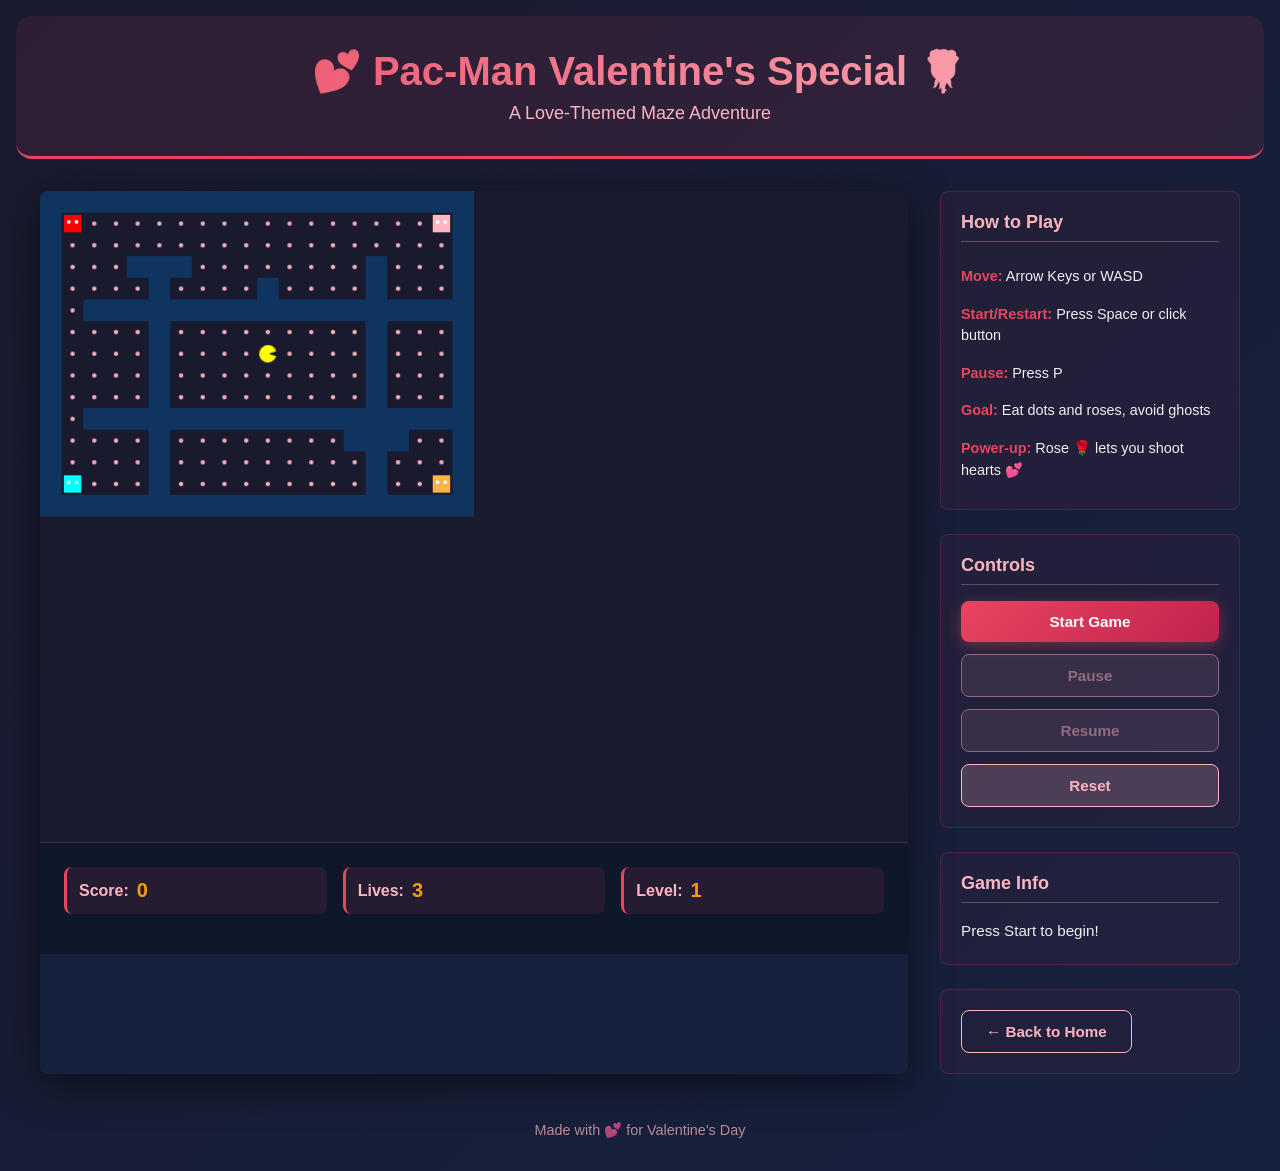
==== pacman-valentine.html @ 567ec477 "Add Pac-Man Valentine's game and arXiv papers finder" ====
<!DOCTYPE html>
<html lang="en">
<head>
  <meta charset="UTF-8">
  <meta name="viewport" content="width=device-width, initial-scale=1.0">
  <meta name="description" content="Play Pac-Man Valentine's Special - A love-themed maze game with power-ups">
  <title>💕 Pac-Man Valentine's Special</title>
  <link rel="stylesheet" href="css/game.css">
</head>
<body>
  <header class="game-header">
    <h1>💕 Pac-Man Valentine's Special 🌹</h1>
    <p class="tagline">A Love-Themed Maze Adventure</p>
  </header>

  <main class="game-wrapper">
    <div class="game-container">
      <canvas id="gameCanvas" width="800" height="600"></canvas>
      
      <div class="game-info">
        <div class="info-row">
          <div class="score-display">
            <span class="label">Score:</span>
            <span id="score" class="value">0</span>
          </div>
          <div class="lives-display">
            <span class="label">Lives:</span>
            <span id="lives" class="value">3</span>
          </div>
          <div class="level-display">
            <span class="label">Level:</span>
            <span id="level" class="value">1</span>
          </div>
        </div>
        
        <div class="power-up-info" id="powerUpInfo" style="display: none;">
          <span class="power-up-label">🌹 Power-up Active:</span>
          <div class="power-up-bar">
            <div id="powerUpBar" class="power-up-fill"></div>
          </div>
          <span id="powerUpTime">0</span>s
        </div>
      </div>
    </div>

    <aside class="game-controls">
      <div class="controls-section">
        <h2>How to Play</h2>
        <ul class="instructions">
          <li><strong>Move:</strong> Arrow Keys or WASD</li>
          <li><strong>Start/Restart:</strong> Press Space or click button</li>
          <li><strong>Pause:</strong> Press P</li>
          <li><strong>Goal:</strong> Eat dots and roses, avoid ghosts</li>
          <li><strong>Power-up:</strong> Rose 🌹 lets you shoot hearts 💕</li>
        </ul>
      </div>

      <div class="controls-section">
        <h2>Controls</h2>
        <div class="button-group">
          <button id="startBtn" class="btn btn-primary">Start Game</button>
          <button id="pauseBtn" class="btn btn-secondary" disabled>Pause</button>
          <button id="resumeBtn" class="btn btn-secondary" disabled>Resume</button>
          <button id="resetBtn" class="btn btn-secondary">Reset</button>
        </div>
      </div>

      <div class="controls-section">
        <h2>Game Info</h2>
        <div id="gameStatus" class="game-status">
          <p>Press Start to begin!</p>
        </div>
      </div>

      <div class="controls-section">
        <a href="index.html" class="btn btn-link">← Back to Home</a>
      </div>
    </aside>
  </main>

  <footer class="game-footer">
    <p>Made with 💕 for Valentine's Day</p>
  </footer>

  <script src="js/game.js"></script>
</body>
</html>
---- css/game.css ----
* {
  margin: 0;
  padding: 0;
  box-sizing: border-box;
}

:root {
  --primary-dark: #1a1a2e;
  --secondary-dark: #16213e;
  --accent-pink: #e94560;
  --light-pink: #ffb6c1;
  --gold: #f39c12;
  --text-light: #ecf0f1;
}

html {
  font-size: 16px;
}

body {
  font-family: -apple-system, BlinkMacSystemFont, 'Segoe UI', 'Roboto', 'Oxygen', 'Ubuntu', sans-serif;
  background: linear-gradient(135deg, var(--primary-dark) 0%, var(--secondary-dark) 100%);
  color: var(--text-light);
  min-height: 100vh;
  padding: 1rem;
}

.game-header {
  text-align: center;
  margin-bottom: 2rem;
  padding: 2rem 1rem;
  background: rgba(233, 69, 96, 0.1);
  border-radius: 1rem;
  border-bottom: 3px solid var(--accent-pink);
}

.game-header h1 {
  font-size: 2.5rem;
  margin-bottom: 0.5rem;
  background: linear-gradient(to right, var(--accent-pink), var(--light-pink));
  -webkit-background-clip: text;
  -webkit-text-fill-color: transparent;
  background-clip: text;
}

.tagline {
  font-size: 1.125rem;
  color: var(--light-pink);
  font-weight: 500;
}

.game-wrapper {
  display: grid;
  grid-template-columns: 1fr 300px;
  gap: 2rem;
  max-width: 1200px;
  margin: 0 auto;
}

.game-container {
  background: var(--secondary-dark);
  border-radius: 0.5rem;
  overflow: hidden;
  box-shadow: 0 10px 40px rgba(0, 0, 0, 0.5);
}

#gameCanvas {
  display: block;
  width: 100%;
  height: auto;
  background: #1a1a2e;
}

.game-info {
  padding: 1.5rem;
  background: rgba(0, 0, 0, 0.3);
  border-top: 1px solid rgba(255, 182, 193, 0.2);
}

.info-row {
  display: grid;
  grid-template-columns: repeat(3, 1fr);
  gap: 1rem;
  margin-bottom: 1rem;
}

.score-display,
.lives-display,
.level-display {
  display: flex;
  align-items: center;
  gap: 0.5rem;
  padding: 0.75rem;
  background: rgba(233, 69, 96, 0.1);
  border-radius: 0.5rem;
  border-left: 3px solid var(--accent-pink);
}

.label {
  font-weight: 600;
  color: var(--light-pink);
}

.value {
  font-weight: bold;
  font-size: 1.25rem;
  color: var(--gold);
}

.power-up-info {
  padding: 0.75rem;
  background: rgba(243, 156, 18, 0.1);
  border-radius: 0.5rem;
  border-left: 3px solid var(--gold);
}

.power-up-label {
  display: block;
  font-weight: 600;
  color: var(--gold);
  margin-bottom: 0.5rem;
}

.power-up-bar {
  height: 8px;
  background: rgba(255, 255, 255, 0.1);
  border-radius: 4px;
  overflow: hidden;
  margin-bottom: 0.5rem;
}

.power-up-fill {
  height: 100%;
  background: linear-gradient(90deg, var(--gold), #ffed4e);
  border-radius: 4px;
  transition: width 0.1s ease-out;
}

.game-controls {
  display: flex;
  flex-direction: column;
  gap: 1.5rem;
}

.controls-section {
  background: rgba(233, 69, 96, 0.05);
  border: 1px solid rgba(233, 69, 96, 0.2);
  border-radius: 0.5rem;
  padding: 1.25rem;
}

.controls-section h2 {
  font-size: 1.125rem;
  margin-bottom: 1rem;
  color: var(--light-pink);
  border-bottom: 1px solid rgba(255, 182, 193, 0.3);
  padding-bottom: 0.5rem;
}

.instructions {
  list-style: none;
}

.instructions li {
  padding: 0.5rem 0;
  font-size: 0.9rem;
  line-height: 1.5;
}

.instructions strong {
  color: var(--accent-pink);
}

.button-group {
  display: grid;
  gap: 0.75rem;
}

.btn {
  padding: 0.75rem 1.5rem;
  border: none;
  border-radius: 0.5rem;
  font-size: 0.95rem;
  font-weight: 600;
  cursor: pointer;
  transition: all 0.3s ease;
  text-decoration: none;
  display: inline-block;
  text-align: center;
}

.btn-primary {
  background: linear-gradient(135deg, var(--accent-pink), #c0234e);
  color: white;
  box-shadow: 0 4px 15px rgba(233, 69, 96, 0.4);
}

.btn-primary:hover:not(:disabled) {
  transform: translateY(-2px);
  box-shadow: 0 6px 20px rgba(233, 69, 96, 0.6);
}

.btn-primary:disabled {
  opacity: 0.5;
  cursor: not-allowed;
}

.btn-secondary {
  background: rgba(255, 182, 193, 0.2);
  color: var(--light-pink);
  border: 1px solid var(--light-pink);
}

.btn-secondary:hover:not(:disabled) {
  background: rgba(255, 182, 193, 0.3);
}

.btn-secondary:disabled {
  opacity: 0.5;
  cursor: not-allowed;
}

.btn-link {
  background: transparent;
  color: var(--light-pink);
  border: 1px solid var(--light-pink);
  text-decoration: none;
}

.btn-link:hover {
  background: rgba(255, 182, 193, 0.1);
}

.game-status {
  font-size: 0.95rem;
  line-height: 1.6;
}

.game-message {
  font-size: 1.125rem;
  font-weight: bold;
  color: var(--gold);
  animation: pulse 1s infinite;
}

@keyframes pulse {
  0%, 100% {
    opacity: 1;
  }
  50% {
    opacity: 0.7;
  }
}

.game-footer {
  text-align: center;
  margin-top: 2rem;
  padding: 1rem;
  color: rgba(255, 182, 193, 0.7);
  font-size: 0.9rem;
}

@media (max-width: 768px) {
  .game-wrapper {
    grid-template-columns: 1fr;
    gap: 1.5rem;
  }

  .game-header h1 {
    font-size: 1.75rem;
  }

  .info-row {
    grid-template-columns: 1fr;
  }

  .game-controls {
    gap: 1rem;
  }

  .controls-section {
    padding: 1rem;
  }

  .btn {
    padding: 0.65rem 1.25rem;
    font-size: 0.9rem;
  }
}

@media (max-width: 480px) {
  body {
    padding: 0.5rem;
  }

  .game-header {
    padding: 1rem 0.5rem;
    margin-bottom: 1rem;
  }

  .game-header h1 {
    font-size: 1.5rem;
  }

  .tagline {
    font-size: 1rem;
  }
}
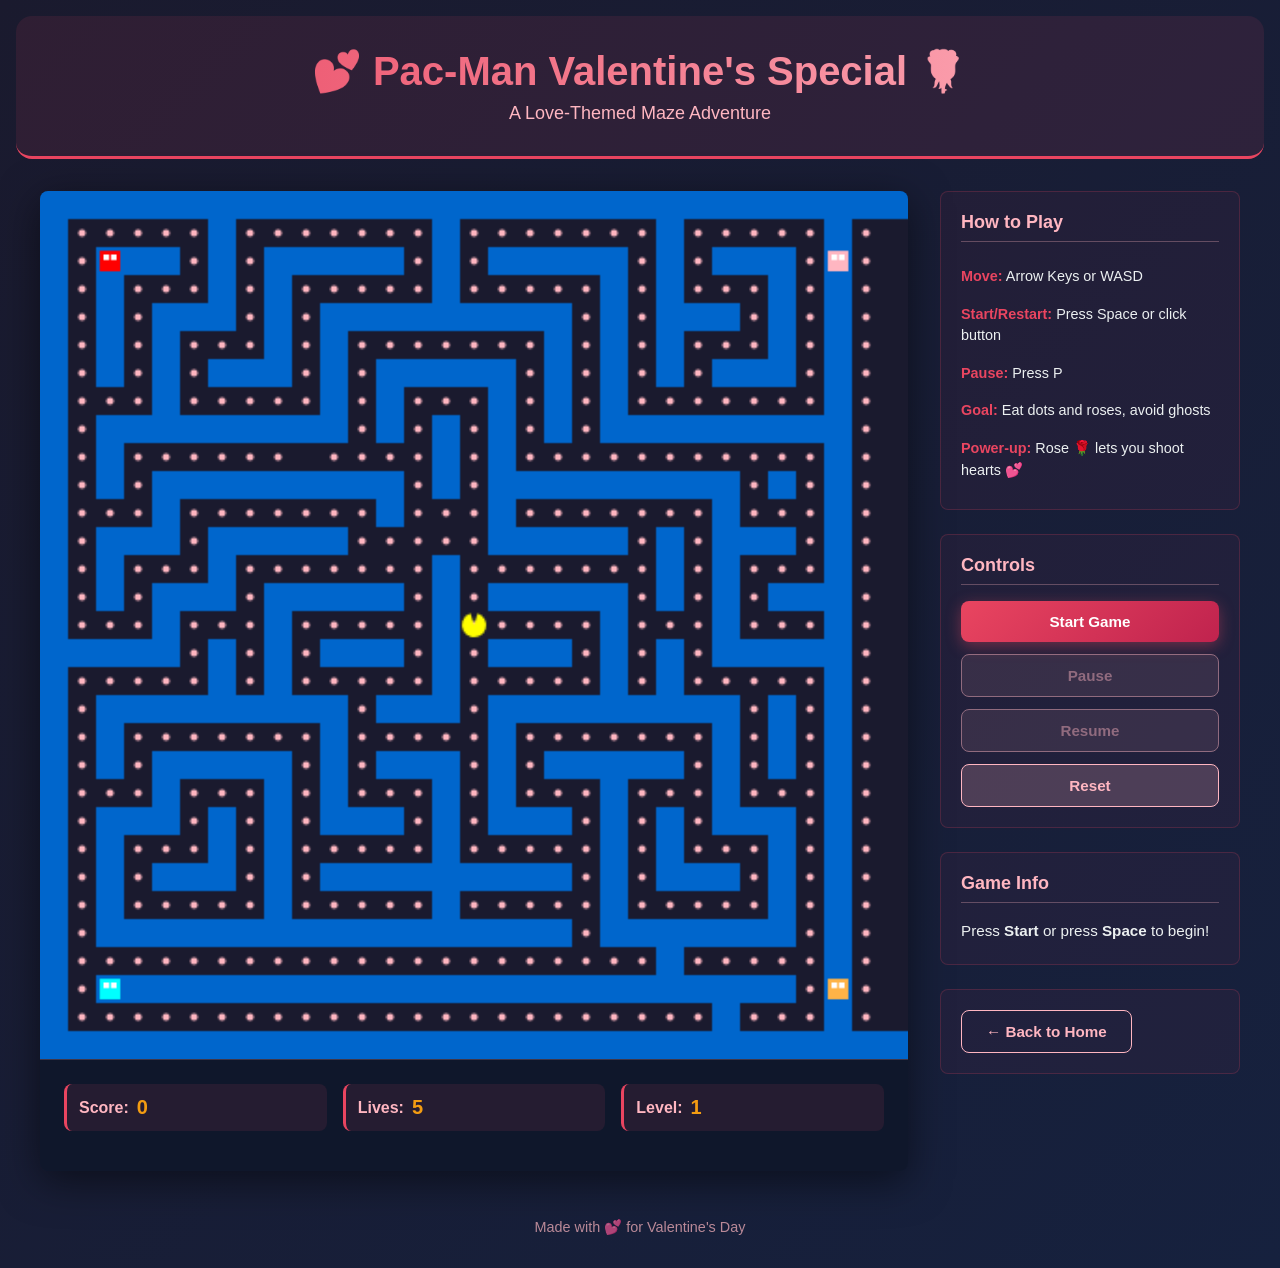
==== commit f688a9b5: "Expand Pac-Man game board, place ghosts in corners, Pac-Man in middle" ====
--- a/pacman-valentine.html
+++ b/pacman-valentine.html
@@ -15,7 +15,7 @@
 
   <main class="game-wrapper">
     <div class="game-container">
-      <canvas id="gameCanvas" width="800" height="600"></canvas>
+      <canvas id="gameCanvas" width="465" height="465"></canvas>
       
       <div class="game-info">
         <div class="info-row">
